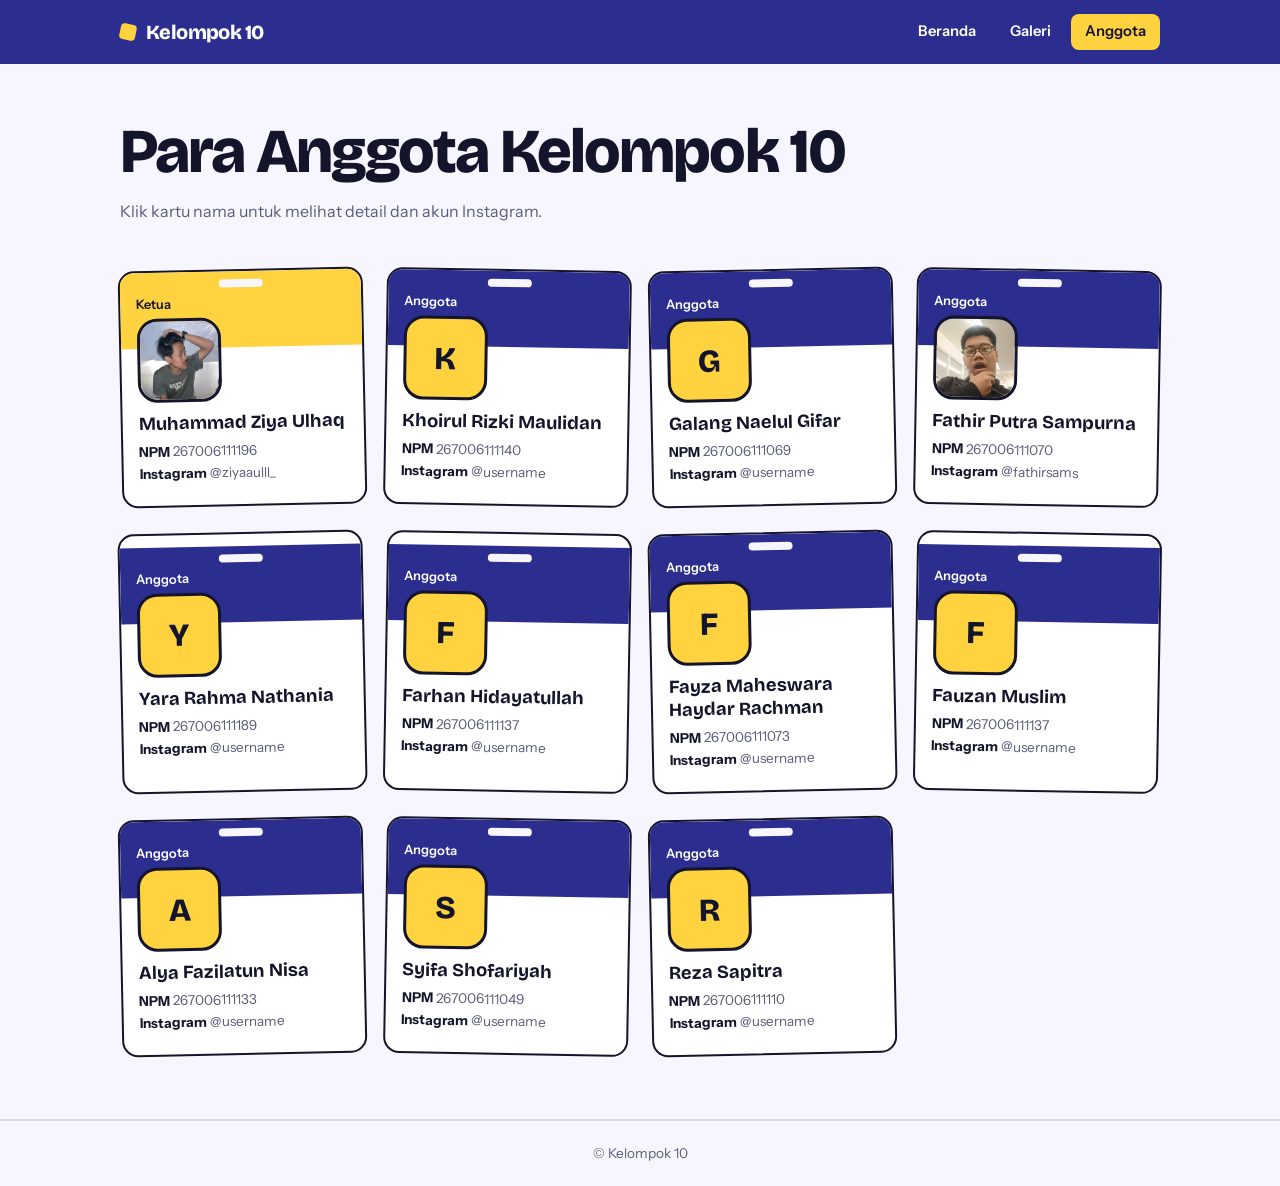
==== percobaan/anggota.html @ 097a78cb "first commit" ====
<!DOCTYPE html><html lang="id"><head><meta charset="utf-8"><meta name="viewport" content="width=device-width,initial-scale=1"><title>Anggota — Kelompok 10</title><link rel="preconnect" href="https://fonts.googleapis.com"><link href="https://fonts.googleapis.com/css2?family=Bricolage+Grotesque:wght@600;800&family=Instrument+Sans:wght@400;600;700&display=swap" rel="stylesheet"><link rel="stylesheet" href="style.css"></head><body>
<header class="top"><div class="in"><a class="logo" href="index.html">Kelompok 10</a><nav><a href="index.html">Beranda</a><a href="galeri.html">Galeri</a><a href="anggota.html" class="on">Anggota</a></nav></div></header>
<main class="wrap"><section class="head"><h1>Para Anggota Kelompok 10</h1><p class="lead">Klik kartu nama untuk melihat detail dan akun Instagram.</p></section>
<section class="badges" id="grid"></section></main>
<div class="modal" id="modal" role="dialog" aria-modal="true"><div class="box"><button class="x" id="close" aria-label="Tutup">×</button><div id="detail"></div></div></div>
<footer>© Kelompok 10</footer>
<script>

const members=[
 {nama:"Muhammad Ziya Ulhaq",peran:"Ketua",npm:"267006111196",ig:"ziyaaulll_",foto:"foto/ziya.jpg"},
 {nama:"Khoirul Rizki Maulidan",peran:"Anggota",npm:"267006111140",ig:"username",foto:"foto/khoirul.jpg"},
 {nama:"Galang Naelul Gifar",peran:"Anggota",npm:"267006111069",ig:"username",foto:"foto/galang.jpg"},
 {nama:"Fathir Putra Sampurna",peran:"Anggota",npm:"267006111070",ig:"fathirsams",foto:"foto/fathir.jpg"},
 {nama:"Yara Rahma Nathania",peran:"Anggota",npm:"267006111189",ig:"username",foto:"foto/yara.jpg"},
 {nama:"Farhan Hidayatullah",peran:"Anggota",npm:"267006111137",ig:"username",foto:"foto/farhan.jpg"},
 {nama:"Fayza Maheswara Haydar Rachman",peran:"Anggota",npm:"267006111073",ig:"username",foto:"foto/fayza.jpg"},
 {nama:"Fauzan Muslim",peran:"Anggota",npm:"267006111137",ig:"username",foto:"foto/fauzan.jpg"},
 {nama:"Alya Fazilatun Nisa",peran:"Anggota",npm:"267006111133",ig:"username",foto:"foto/alya.jpg"},
 {nama:"Syifa Shofariyah",peran:"Anggota",npm:"267006111049",ig:"username",foto:"foto/syifa.jpg"},
 {nama:"Reza Sapitra",peran:"Anggota",npm:"267006111110",ig:"username",foto:"foto/reza.jpg"}
];

const esc=s=>String(s||"").replace(/[&<>"]/g,c=>({"&":"&amp;","<":"&lt;",">":"&gt;",'"':"&quot;"}[c]));
const av=m=>'<div class="av">'+(m.foto?'<img src="'+esc(m.foto)+'" alt="'+esc(m.nama)+'" onerror="this.parentNode.textContent=\''+esc(m.nama[0])+'\'">':esc(m.nama[0]))+'</div>';
const info=m=>'<p class="name">'+esc(m.nama)+'</p><p class="meta"><b>NPM</b> '+(esc(m.npm)||'-')+'</p><p class="meta"><b>Instagram</b> '+(m.ig?'@'+esc(m.ig):'-')+'</p>';
const grid=document.getElementById('grid'),modal=document.getElementById('modal'),detail=document.getElementById('detail');
members.forEach(m=>{
 const b=document.createElement('button');b.className='badge'+(m.peran==='Ketua'?' ketua':'');
 b.innerHTML='<div class="band">'+esc(m.peran)+'</div>'+av(m)+'<div class="bd">'+info(m)+'</div>';
 b.onclick=()=>{detail.innerHTML=av(m)+info(m)+(m.ig?'<a class="btn ig" href="https://instagram.com/'+encodeURIComponent(m.ig)+'" target="_blank" rel="noopener">Buka Instagram</a>':'');modal.classList.add('show')};
 grid.appendChild(b)});
const hide=()=>modal.classList.remove('show');
document.getElementById('close').onclick=hide;modal.onclick=e=>{if(e.target===modal)hide()};
document.addEventListener('keydown',e=>{if(e.key==='Escape')hide()});
</script></body></html>
---- percobaan/style.css ----
:root{--indigo:#2b2d8f;--sun:#ffd23f;--paper:#f7f6ff;--ink:#14142b;--mute:#5b5c7a;--line:#d9d8ef}
*,*::before,*::after{box-sizing:border-box}
body{margin:0;background:var(--paper);color:var(--ink);font:400 1rem/1.6 "Instrument Sans","Segoe UI",system-ui,sans-serif}
h1,h2,.logo{font-family:"Bricolage Grotesque","Trebuchet MS",system-ui,sans-serif;letter-spacing:-.03em}
a{color:inherit}
.top{background:var(--indigo);color:#fff;position:sticky;top:0;z-index:5}
.top .in{max-width:1080px;margin:0 auto;padding:14px 20px;display:flex;justify-content:space-between;align-items:center;gap:12px;flex-wrap:wrap}
.logo{font-weight:800;font-size:1.25rem;text-decoration:none;display:flex;align-items:center;gap:10px}
.logo::before{content:"";width:16px;height:16px;background:var(--sun);border-radius:4px;transform:rotate(12deg)}
nav{display:flex;gap:6px}
nav a{text-decoration:none;padding:6px 14px;border-radius:8px;font-weight:600;font-size:.92rem}
nav a:hover{background:rgba(255,255,255,.14)}
nav a.on{background:var(--sun);color:var(--ink)}
a:focus-visible,button:focus-visible{outline:3px solid var(--sun);outline-offset:2px}
.wrap{max-width:1080px;margin:0 auto;padding:0 20px 64px}
h1{font-size:clamp(2.2rem,6vw,3.9rem);line-height:1.02;font-weight:800;margin:0 0 16px}
.lead{color:var(--mute);max-width:52ch;margin:0}
.head{padding:56px 0 32px}
.btn{display:inline-block;background:var(--sun);color:var(--ink);font-weight:700;text-decoration:none;padding:12px 20px;border-radius:10px;border:2px solid var(--ink);box-shadow:3px 3px 0 var(--ink);transition:transform .15s,box-shadow .15s}
.btn:hover{transform:translate(2px,2px);box-shadow:1px 1px 0 var(--ink)}
.btn.ghost{background:transparent}
.row{display:flex;gap:12px;flex-wrap:wrap;margin-top:24px}
.hero{display:grid;grid-template-columns:1.1fr .9fr;gap:48px;align-items:center;padding:64px 0}
.frame{aspect-ratio:4/3;transform:rotate(2deg);border:3px solid var(--ink);border-radius:18px;box-shadow:12px 12px 0 var(--sun);overflow:hidden;background:#dcdaf5;display:grid;place-items:center;color:var(--mute);font-size:.9rem}
.frame img,.ph img{width:100%;height:100%;object-fit:cover;display:block}
.about{background:var(--indigo);color:#fff;border-radius:22px;padding:40px}
.about h2{margin:0 0 10px;font-size:1.9rem}
.about p{margin:0;max-width:60ch;color:#dcdcff}
.badges{display:grid;grid-template-columns:repeat(auto-fill,minmax(230px,1fr));gap:26px 20px;padding-top:12px}
.badge{background:#fff;border:2px solid var(--ink);border-radius:16px;overflow:hidden;text-align:left;cursor:pointer;font:inherit;color:inherit;padding:0;transition:transform .2s}
.badge:nth-child(odd){transform:rotate(-1.2deg)}.badge:nth-child(even){transform:rotate(1deg)}
.badge:hover{transform:rotate(0) translateY(-4px)}
.badge .band{background:var(--indigo);color:#fff;padding:22px 16px 34px;font-size:.8rem;font-weight:600;position:relative}
.badge .band::before{content:"";position:absolute;top:8px;left:50%;width:44px;height:8px;margin-left:-22px;background:var(--paper);border-radius:8px}
.badge.ketua .band{background:var(--sun);color:var(--ink)}
.av{width:84px;height:84px;border-radius:20px;background:var(--sun);border:3px solid var(--ink);margin:-30px 0 0 16px;position:relative;display:grid;place-items:center;font:800 2rem "Bricolage Grotesque",sans-serif;overflow:hidden}
.av img{width:100%;height:100%;object-fit:cover}
.badge .bd{padding:10px 16px 20px}
.name{font:700 1.15rem/1.25 "Bricolage Grotesque",sans-serif;margin:0 0 6px}
.meta{margin:0;font-size:.85rem;color:var(--mute)}
.meta b{color:var(--ink)}
.modal,.lb{position:fixed;inset:0;background:rgba(20,20,43,.6);display:none;place-items:center;padding:20px;z-index:10}
.modal.show,.lb.show{display:grid}
.box{background:#fff;border:3px solid var(--ink);border-radius:20px;padding:26px;max-width:340px;width:100%;position:relative;box-shadow:8px 8px 0 var(--sun)}
.box .av{margin:0 0 14px;width:100px;height:100px}
.x{position:absolute;top:8px;right:14px;border:0;background:none;font-size:1.7rem;cursor:pointer;color:var(--mute)}
.ig{margin-top:14px}
.tabs{display:flex;gap:22px;border-bottom:2px solid var(--line);margin-bottom:28px;flex-wrap:wrap}
.tabs button{border:0;background:none;font:700 .95rem inherit;font-family:inherit;color:var(--mute);padding:10px 0;cursor:pointer;border-bottom:5px solid transparent;margin-bottom:-2px}
.tabs button.on{color:var(--ink);border-color:var(--sun)}
.masonry{columns:3 230px;column-gap:20px}
.pol{break-inside:avoid;margin:0 0 20px;background:#fff;border:2px solid var(--ink);border-radius:6px;padding:10px 10px 14px;display:block;width:100%;text-align:left;cursor:pointer;font:inherit;color:inherit;transition:transform .2s}
.pol:hover{transform:rotate(-1deg) scale(1.02)}
.ph{background:#dcdaf5;display:grid;place-items:center;color:var(--mute);font-size:.85rem;overflow:hidden}
.pol:nth-child(3n+1) .ph{aspect-ratio:3/4}.pol:nth-child(3n+2) .ph{aspect-ratio:1}.pol:nth-child(3n) .ph{aspect-ratio:4/3}
.pol .jd{font-weight:700;margin-top:10px}.pol .tag{font-size:.8rem;color:var(--indigo)}
.lb img{max-width:100%;max-height:86vh;border:3px solid #fff;border-radius:8px}
.lb p{color:#fff}
footer{border-top:2px solid var(--line);padding:22px;text-align:center;color:var(--mute);font-size:.85rem}
@media(max-width:760px){.hero{grid-template-columns:1fr;padding:36px 0}.about{padding:26px}}
@media(prefers-reduced-motion:reduce){*{transition:none!important}}
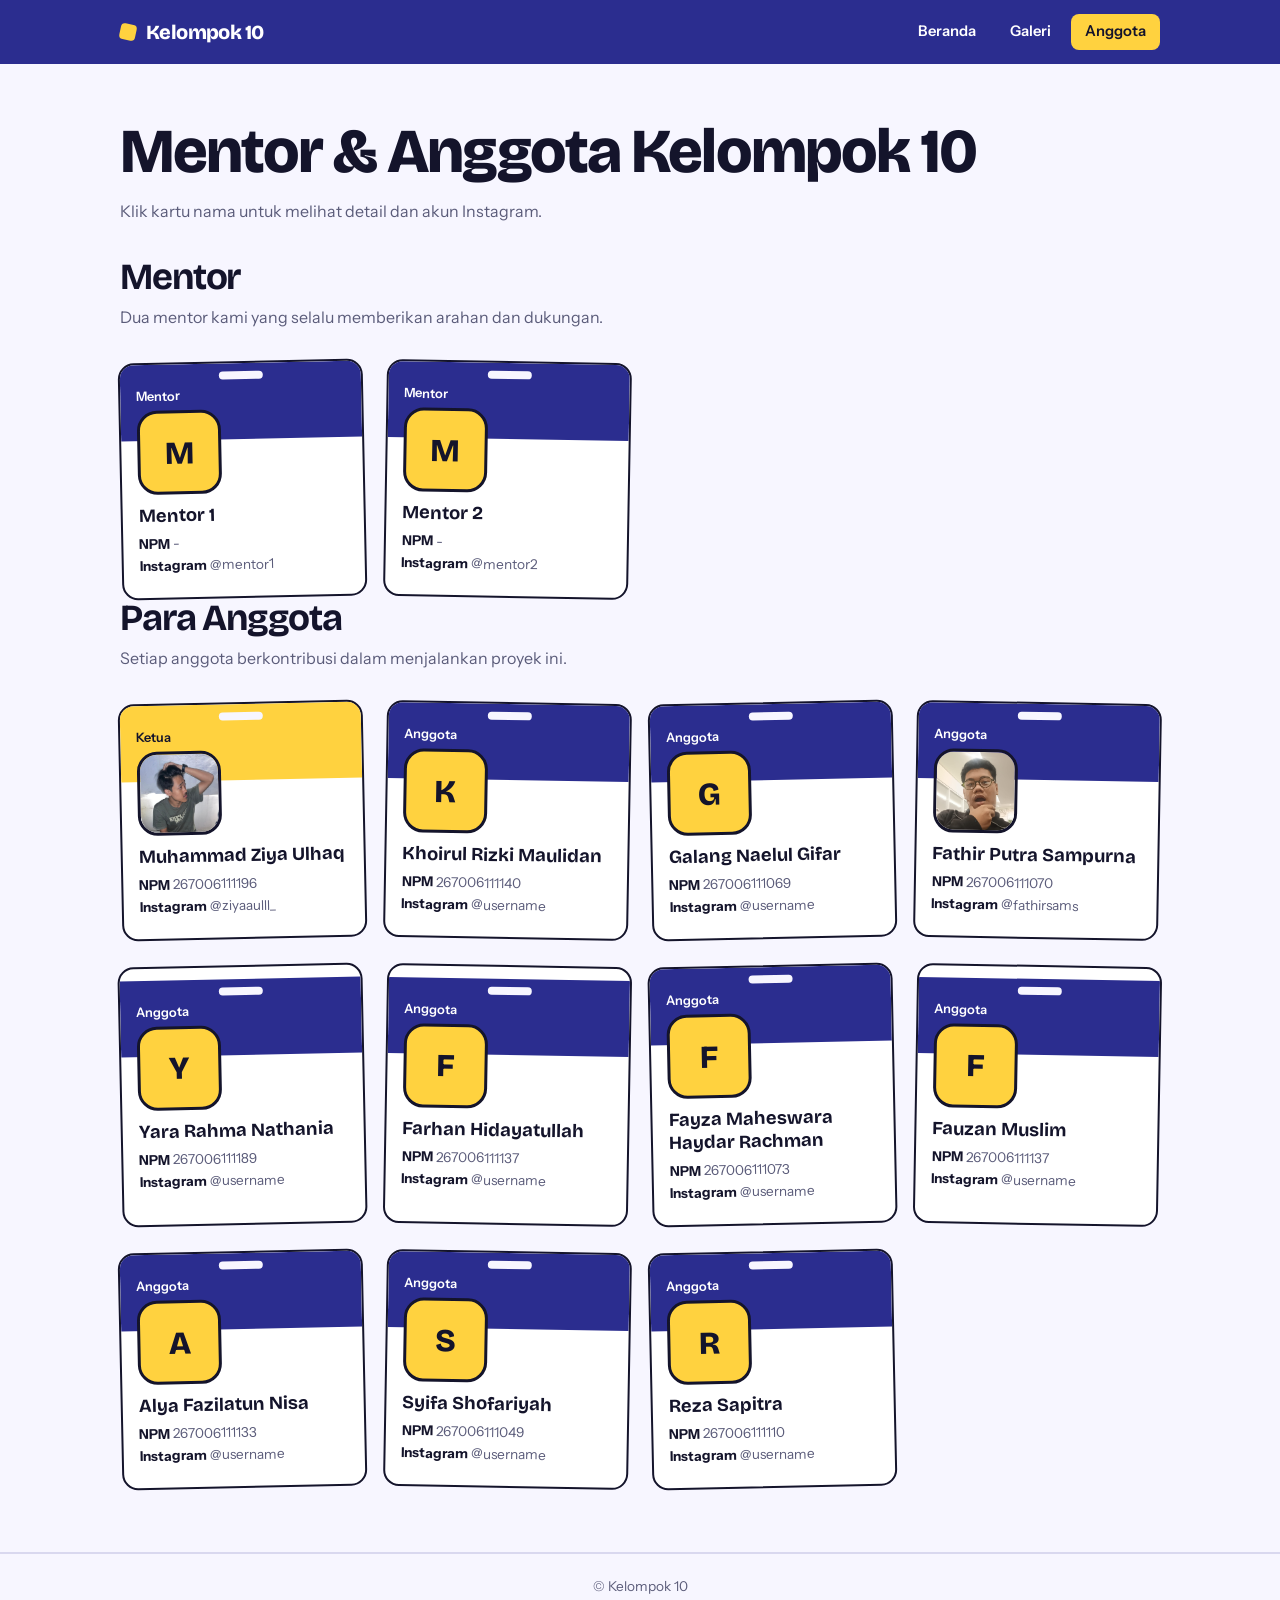
==== commit 85482c87: "update profil pada halaman anggota dan merapikan style css menambahkan struktur tabel di anggota.htm" ====
--- a/percobaan/anggota.html
+++ b/percobaan/anggota.html
@@ -1,10 +1,18 @@
 <!DOCTYPE html><html lang="id"><head><meta charset="utf-8"><meta name="viewport" content="width=device-width,initial-scale=1"><title>Anggota — Kelompok 10</title><link rel="preconnect" href="https://fonts.googleapis.com"><link href="https://fonts.googleapis.com/css2?family=Bricolage+Grotesque:wght@600;800&family=Instrument+Sans:wght@400;600;700&display=swap" rel="stylesheet"><link rel="stylesheet" href="style.css"></head><body>
 <header class="top"><div class="in"><a class="logo" href="index.html">Kelompok 10</a><nav><a href="index.html">Beranda</a><a href="galeri.html">Galeri</a><a href="anggota.html" class="on">Anggota</a></nav></div></header>
-<main class="wrap"><section class="head"><h1>Para Anggota Kelompok 10</h1><p class="lead">Klik kartu nama untuk melihat detail dan akun Instagram.</p></section>
+<main class="wrap"><section class="head"><h1>Mentor & Anggota Kelompok 10</h1><p class="lead">Klik kartu nama untuk melihat detail dan akun Instagram.</p></section>
+<section class="head mentor-head"><h2>Mentor</h2><p class="lead">Dua mentor kami yang selalu memberikan arahan dan dukungan.</p></section>
+<section class="badges" id="mentorsGrid"></section>
+<section class="head anggota-head"><h2>Para Anggota</h2><p class="lead">Setiap anggota berkontribusi dalam menjalankan proyek ini.</p></section>
 <section class="badges" id="grid"></section></main>
 <div class="modal" id="modal" role="dialog" aria-modal="true"><div class="box"><button class="x" id="close" aria-label="Tutup">×</button><div id="detail"></div></div></div>
 <footer>© Kelompok 10</footer>
 <script>
+
+const mentors=[
+ {nama:"Mentor 1",peran:"Mentor",npm:"",ig:"mentor1",foto:""},
+ {nama:"Mentor 2",peran:"Mentor",npm:"",ig:"mentor2",foto:""}
+];
 
 const members=[
  {nama:"Muhammad Ziya Ulhaq",peran:"Ketua",npm:"267006111196",ig:"ziyaaulll_",foto:"foto/ziya.jpg"},
@@ -23,12 +31,10 @@
 const esc=s=>String(s||"").replace(/[&<>"]/g,c=>({"&":"&amp;","<":"&lt;",">":"&gt;",'"':"&quot;"}[c]));
 const av=m=>'<div class="av">'+(m.foto?'<img src="'+esc(m.foto)+'" alt="'+esc(m.nama)+'" onerror="this.parentNode.textContent=\''+esc(m.nama[0])+'\'">':esc(m.nama[0]))+'</div>';
 const info=m=>'<p class="name">'+esc(m.nama)+'</p><p class="meta"><b>NPM</b> '+(esc(m.npm)||'-')+'</p><p class="meta"><b>Instagram</b> '+(m.ig?'@'+esc(m.ig):'-')+'</p>';
-const grid=document.getElementById('grid'),modal=document.getElementById('modal'),detail=document.getElementById('detail');
-members.forEach(m=>{
- const b=document.createElement('button');b.className='badge'+(m.peran==='Ketua'?' ketua':'');
- b.innerHTML='<div class="band">'+esc(m.peran)+'</div>'+av(m)+'<div class="bd">'+info(m)+'</div>';
- b.onclick=()=>{detail.innerHTML=av(m)+info(m)+(m.ig?'<a class="btn ig" href="https://instagram.com/'+encodeURIComponent(m.ig)+'" target="_blank" rel="noopener">Buka Instagram</a>':'');modal.classList.add('show')};
- grid.appendChild(b)});
+const grid=document.getElementById('grid'),mentorGrid=document.getElementById('mentorsGrid'),modal=document.getElementById('modal'),detail=document.getElementById('detail');
+const addCard=(target,data,extra='')=>{const b=document.createElement('button');b.className='badge'+(extra?` ${extra}`:'');b.innerHTML='<div class="band">'+esc(data.peran)+'</div>'+av(data)+'<div class="bd">'+info(data)+'</div>';b.onclick=()=>{detail.innerHTML=av(data)+info(data)+(data.ig?'<a class="btn ig" href="https://instagram.com/'+encodeURIComponent(data.ig)+'" target="_blank" rel="noopener">Buka Instagram</a>':'');modal.classList.add('show')};target.appendChild(b)};
+mentors.forEach(m=>addCard(mentorGrid,m));
+members.forEach(m=>addCard(grid,m,m.peran==='Ketua'?'ketua':''));
 const hide=()=>modal.classList.remove('show');
 document.getElementById('close').onclick=hide;modal.onclick=e=>{if(e.target===modal)hide()};
 document.addEventListener('keydown',e=>{if(e.key==='Escape')hide()});
--- a/percobaan/style.css
+++ b/percobaan/style.css
@@ -16,6 +16,8 @@
 h1{font-size:clamp(2.2rem,6vw,3.9rem);line-height:1.02;font-weight:800;margin:0 0 16px}
 .lead{color:var(--mute);max-width:52ch;margin:0}
 .head{padding:56px 0 32px}
+.mentor-head,.anggota-head{padding:0 0 18px}
+.mentor-head h2,.anggota-head h2{margin:0 0 8px;font-size:clamp(1.5rem,4vw,2.3rem);line-height:1.1}
 .btn{display:inline-block;background:var(--sun);color:var(--ink);font-weight:700;text-decoration:none;padding:12px 20px;border-radius:10px;border:2px solid var(--ink);box-shadow:3px 3px 0 var(--ink);transition:transform .15s,box-shadow .15s}
 .btn:hover{transform:translate(2px,2px);box-shadow:1px 1px 0 var(--ink)}
 .btn.ghost{background:transparent}
